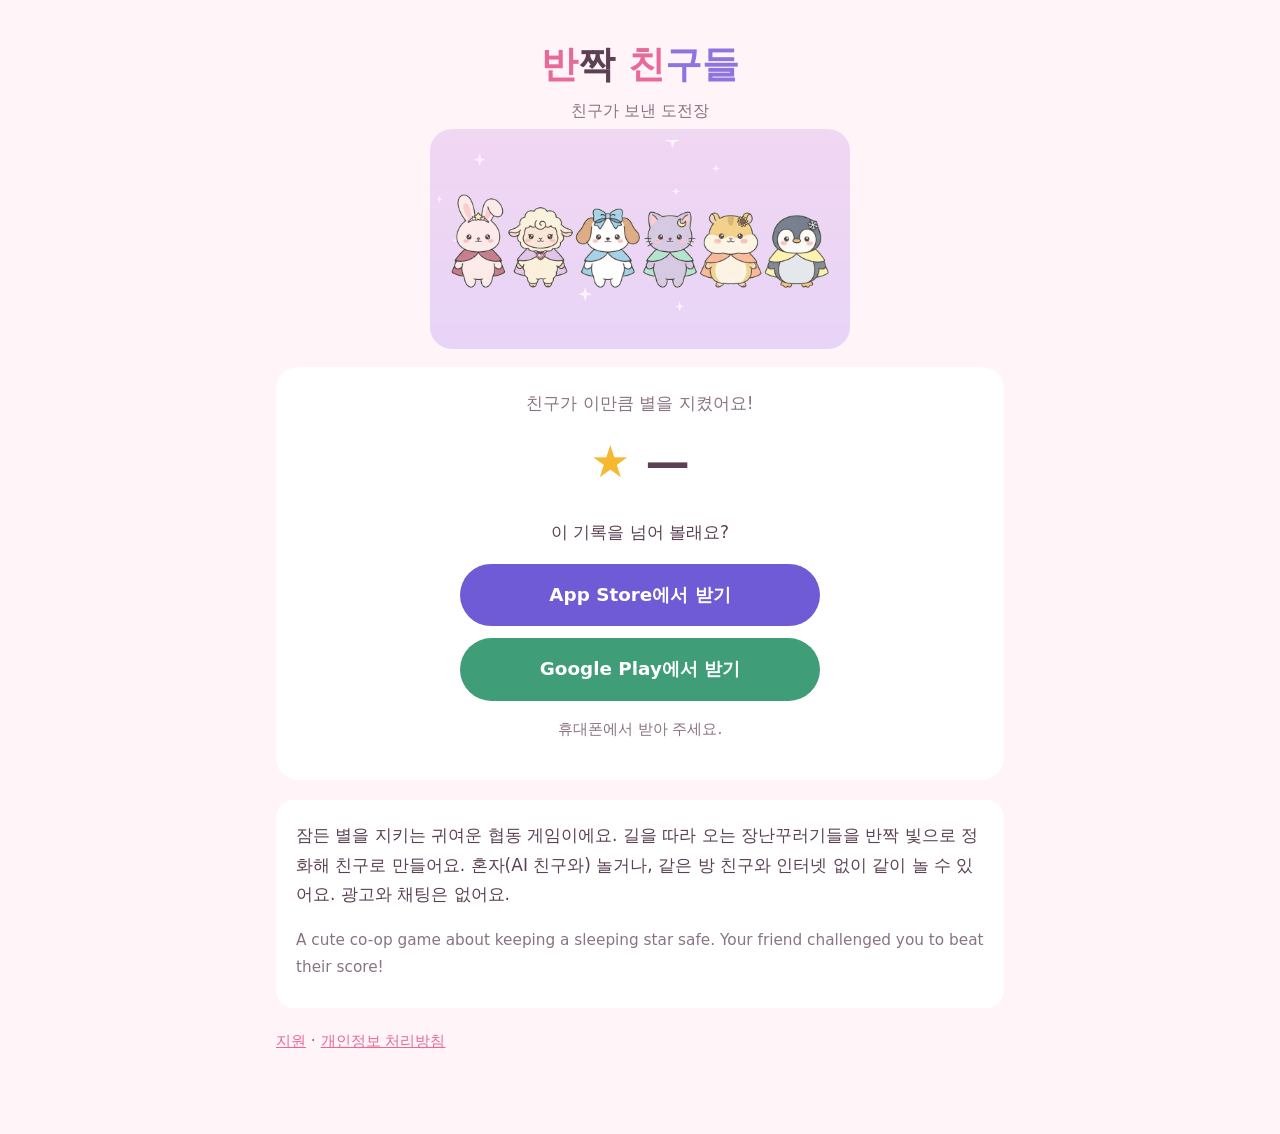
==== r/index.html @ 27805691 "Update support and privacy pages" ====
<!doctype html>
<html lang="ko">
<head>
<meta charset="utf-8">
<meta name="viewport" content="width=device-width, initial-scale=1">
<title>친구의 도전장 · 반짝 친구들</title>
<meta name="description" content="잠든 별을 지키는 귀여운 협동 게임, 반짝 친구들. 친구가 세운 기록에 도전해 보세요.">
<meta property="og:type" content="website">
<meta property="og:title" content="친구가 보낸 도전장! · 반짝 친구들">
<meta property="og:description" content="잠든 별을 지키는 귀여운 협동 게임. 친구 기록에 도전해 볼래요?">
<meta property="og:image" content="https://banchin.edureserve.com/img/og.png">
<meta property="og:image:width" content="1200">
<meta property="og:image:height" content="630">
<meta name="twitter:card" content="summary_large_image">
<link rel="stylesheet" href="../style.css">
<style>
  /* 자랑하기 링크 안내 페이지 — 앱이 있으면 앱으로(유니버설 링크·앱 링크가 먼저 가로챈다), 없으면 기기에 맞는 스토어로 */
  .hero { width: 100%; max-width: 420px; display: block; margin: 0 auto; border-radius: 22px; }
  .card { background: var(--card); border-radius: 22px; padding: 22px 20px; margin: 18px 0; text-align: center; }
  .score { font-size: 2.6em; font-weight: 800; margin: 4px 0; }
  .score .star { color: #f5b82e; }
  .sub { color: var(--muted); margin: 0; }
  .btn { display: block; margin: 12px auto; max-width: 360px; padding: 15px 18px; border-radius: 999px; color: #fff; font-weight: 700; text-decoration: none; font-size: 1.08em; }
  .btn.app { background: var(--pink); }
  .btn.ios { background: #6f5bd6; }
  .btn.android { background: #3f9d78; }
  .hide { display: none; }
  h1 { text-align: center; }
</style>
</head>
<body>
<main>
<h1><span class="b">반</span>짝 <span class="b">친</span><span class="r">구들</span><small>친구가 보낸 도전장</small></h1>
<img class="hero" src="../img/og.png" alt="반짝 친구들의 여섯 친구: 토끼, 양, 강아지, 고양이, 햄스터, 펭귄">

<div class="card">
  <p class="sub" id="lead">친구가 이만큼 별을 지켰어요!</p>
  <p class="score"><span class="star">★</span> <span id="score">—</span></p>
  <p class="sub" id="wave"></p>
  <p>이 기록을 넘어 볼래요?</p>
  <a class="btn app hide" id="open">앱에서 도전하기</a>
  <a class="btn ios hide" id="ios" href="https://apps.apple.com/kr/app/id6824316058">App Store에서 받기</a>
  <a class="btn android hide" id="android" href="https://play.google.com/store/apps/details?id=com.seungbin.banchin&amp;referrer=utm_source%3Dbrag%26utm_medium%3Dshare%26utm_campaign%3Drecord">Google Play에서 받기</a>
  <p class="muted" id="hint">앱이 있으면 "앱에서 도전하기", 없으면 스토어에서 받아 주세요.</p>
</div>

<section>
<p>잠든 별을 지키는 귀여운 협동 게임이에요. 길을 따라 오는 장난꾸러기들을 반짝 빛으로 정화해 친구로 만들어요. 혼자(AI 친구와) 놀거나, 같은 방 친구와 인터넷 없이 같이 놀 수 있어요. 광고와 채팅은 없어요.</p>
<p class="muted">A cute co-op game about keeping a sleeping star safe. Your friend challenged you to beat their score!</p>
</section>
<p class="muted"><a href="../">지원</a> · <a href="../privacy.html">개인정보 처리방침</a></p>
</main>
<script>
  // 링크의 숫자만 읽는다 (이름·기기 정보는 링크에 없다). 범위를 벗어나면 보여 주지 않는다.
  (function () {
    var q = new URLSearchParams(location.search);
    var s = parseInt(q.get("s") || "", 10);
    var w = parseInt(q.get("w") || "", 10);
    if (s >= 0 && s <= 9999999) document.getElementById("score").textContent = s.toLocaleString("ko-KR") + "점";
    if (w >= 1 && w <= 999) document.getElementById("wave").textContent = w + "웨이브까지";
    var ua = navigator.userAgent || "";
    var ios = /iPhone|iPad|iPod/.test(ua) || (/Macintosh/.test(ua) && navigator.maxTouchPoints > 1);
    var android = /Android/.test(ua);
    var play = document.getElementById("android").href;
    var query = location.search.replace(/^\?/, "");
    var open = document.getElementById("open");
    // 카카오톡 같은 앱 안 브라우저는 유니버설 링크·앱 링크로 앱을 열지 않는다 → 직접 연다
    if (ios) {
      open.href = "banchin://r?" + query;
      open.classList.remove("hide");
      document.getElementById("ios").classList.remove("hide");
    } else if (android) {
      open.href = "intent://r?" + query + "#Intent;scheme=banchin;package=com.seungbin.banchin;S.browser_fallback_url=" + encodeURIComponent(play) + ";end";
      open.classList.remove("hide");
      document.getElementById("android").classList.remove("hide");
    } else {
      document.getElementById("ios").classList.remove("hide");
      document.getElementById("android").classList.remove("hide");
      document.getElementById("hint").textContent = "휴대폰에서 받아 주세요.";
    }
  })();
</script>
</body>
</html>
---- style.css ----
:root { --ink: #5c4054; --paper: #fff4f8; --pink: #e86a9a; --lilac: #8f74e0; --muted: #8a7383; --card: #ffffff; }
@media (prefers-color-scheme: dark) { :root { --ink: #f3e6ee; --paper: #221a25; --pink: #ff9cc2; --lilac: #b9a6ff; --muted: #b8a6b4; --card: #2d2431; } }
* { box-sizing: border-box; }
body { margin: 0; background: var(--paper); color: var(--ink); font: 17px/1.75 "Apple SD Gothic Neo", "Noto Sans KR", system-ui, sans-serif; }
main { max-width: 760px; margin: 0 auto; padding: 32px 16px 64px; }
h1 { font-size: 2.2em; margin: 0 0 4px; }
h1 .b { color: var(--pink); }
h1 .r { color: var(--lilac); }
h1 small { display: block; font-size: .42em; color: var(--muted); font-weight: normal; }
h2 { border-top: 2px dotted var(--muted); padding-top: 20px; margin-top: 36px; }
section { background: var(--card); border-radius: 18px; padding: 4px 20px 12px; margin: 20px 0; }
a { color: var(--pink); }
nav { margin: 12px 0 24px; display: flex; gap: 14px; flex-wrap: wrap; }
.muted { color: var(--muted); font-size: .9em; }
ul { padding-left: 1.2em; }
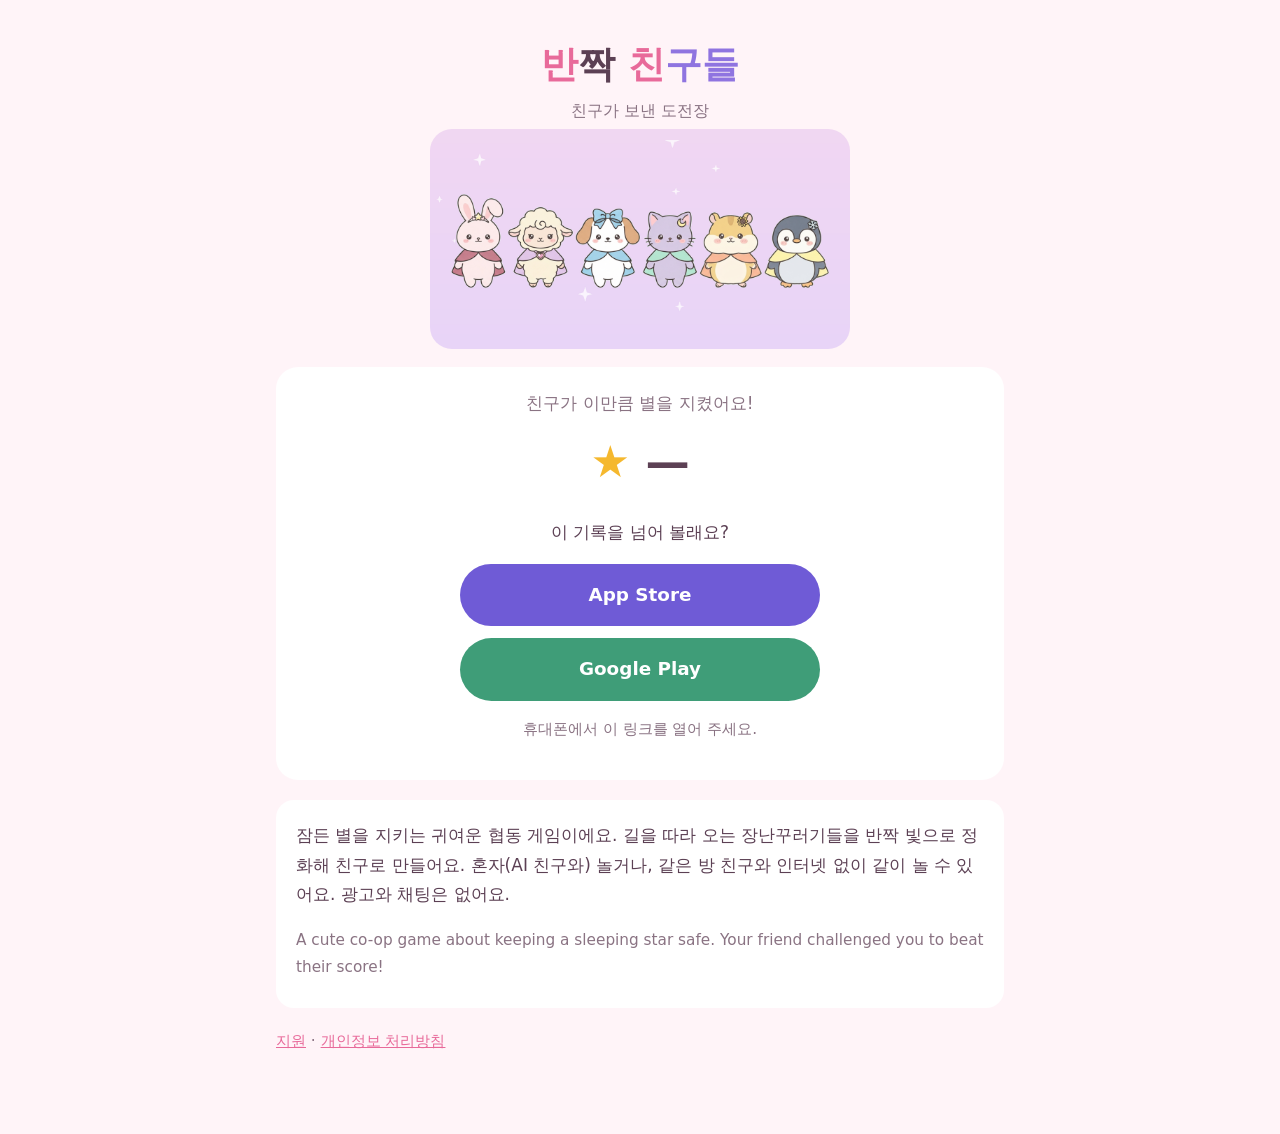
==== commit e65a1458: "Update support and privacy pages" ====
--- a/r/index.html
+++ b/r/index.html
@@ -38,10 +38,13 @@
   <p class="score"><span class="star">★</span> <span id="score">—</span></p>
   <p class="sub" id="wave"></p>
   <p>이 기록을 넘어 볼래요?</p>
-  <a class="btn app hide" id="open">앱에서 도전하기</a>
-  <a class="btn ios hide" id="ios" href="https://apps.apple.com/kr/app/id6824316058">App Store에서 받기</a>
-  <a class="btn android hide" id="android" href="https://play.google.com/store/apps/details?id=com.seungbin.banchin&amp;referrer=utm_source%3Dbrag%26utm_medium%3Dshare%26utm_campaign%3Drecord">Google Play에서 받기</a>
-  <p class="muted" id="hint">앱이 있으면 "앱에서 도전하기", 없으면 스토어에서 받아 주세요.</p>
+  <!-- 단추 하나: 앱이 있으면 앱으로, 없으면 이 기기의 스토어로 (아래 스크립트) -->
+  <a class="btn app" id="go" href="#">도전하기</a>
+  <p class="muted hide" id="have"><a id="have-link" href="#">앱이 이미 있다면 여기를 눌러요</a></p>
+  <!-- 컴퓨터에서 열었을 때만 -->
+  <a class="btn ios hide" id="ios" href="https://apps.apple.com/kr/app/id6824316058">App Store</a>
+  <a class="btn android hide" id="android" href="https://play.google.com/store/apps/details?id=com.seungbin.banchin&amp;referrer=utm_source%3Dbrag%26utm_medium%3Dshare%26utm_campaign%3Drecord">Google Play</a>
+  <p class="muted hide" id="pc">휴대폰에서 이 링크를 열어 주세요.</p>
 </div>
 
 <section>
@@ -58,25 +61,39 @@
     var w = parseInt(q.get("w") || "", 10);
     if (s >= 0 && s <= 9999999) document.getElementById("score").textContent = s.toLocaleString("ko-KR") + "점";
     if (w >= 1 && w <= 999) document.getElementById("wave").textContent = w + "웨이브까지";
+    // 기기는 브라우저가 알려 주는 User-Agent로 안다. 앱이 깔렸는지는 웹이 알 수 없다(iOS) → 앱을 먼저 열어 보고 안 되면 스토어로.
     var ua = navigator.userAgent || "";
     var ios = /iPhone|iPad|iPod/.test(ua) || (/Macintosh/.test(ua) && navigator.maxTouchPoints > 1);
     var android = /Android/.test(ua);
+    // 앱 안 브라우저(카카오톡·네이버·인스타그램·페이스북·라인·다음): 유니버설 링크로 앱을 열지 않는다
+    var inApp = /KAKAOTALK|NAVER\(inapp|Instagram|FBAN|FBAV|Line\/|DaumApps|everytimeApp/i.test(ua);
     var play = document.getElementById("android").href;
+    var appStore = document.getElementById("ios").href;
     var query = location.search.replace(/^\?/, "");
-    var open = document.getElementById("open");
-    // 카카오톡 같은 앱 안 브라우저는 유니버설 링크·앱 링크로 앱을 열지 않는다 → 직접 연다
-    if (ios) {
-      open.href = "banchin://r?" + query;
-      open.classList.remove("hide");
-      document.getElementById("ios").classList.remove("hide");
-    } else if (android) {
-      open.href = "intent://r?" + query + "#Intent;scheme=banchin;package=com.seungbin.banchin;S.browser_fallback_url=" + encodeURIComponent(play) + ";end";
-      open.classList.remove("hide");
-      document.getElementById("android").classList.remove("hide");
+    var scheme = "banchin://r?" + query;
+    var go = document.getElementById("go");
+    function tryApp() {
+      // 앱이 열리면 이 페이지가 가려진다 → 스토어로 가지 않는다
+      var timer = setTimeout(function () { if (!document.hidden) location.href = appStore; }, 1500);
+      document.addEventListener("visibilitychange", function () { if (document.hidden) clearTimeout(timer); });
+      location.href = scheme;
+    }
+    if (android) {
+      // 안드로이드: 앱이 있으면 앱, 없으면 browser_fallback_url(Play)로 — 인텐트 하나로 끝난다
+      go.href = "intent://r?" + query + "#Intent;scheme=banchin;package=com.seungbin.banchin;S.browser_fallback_url=" + encodeURIComponent(play) + ";end";
+    } else if (ios && inApp) {
+      go.addEventListener("click", function (e) { e.preventDefault(); tryApp(); });
+    } else if (ios) {
+      // 사파리: 앱이 있었다면 유니버설 링크가 이미 앱을 열었다 → 여기 있으면 거의 없는 것 → App Store
+      go.href = appStore;
+      var have = document.getElementById("have");
+      document.getElementById("have-link").href = scheme;
+      have.classList.remove("hide");
     } else {
+      go.classList.add("hide");
       document.getElementById("ios").classList.remove("hide");
       document.getElementById("android").classList.remove("hide");
-      document.getElementById("hint").textContent = "휴대폰에서 받아 주세요.";
+      document.getElementById("pc").classList.remove("hide");
     }
   })();
 </script>
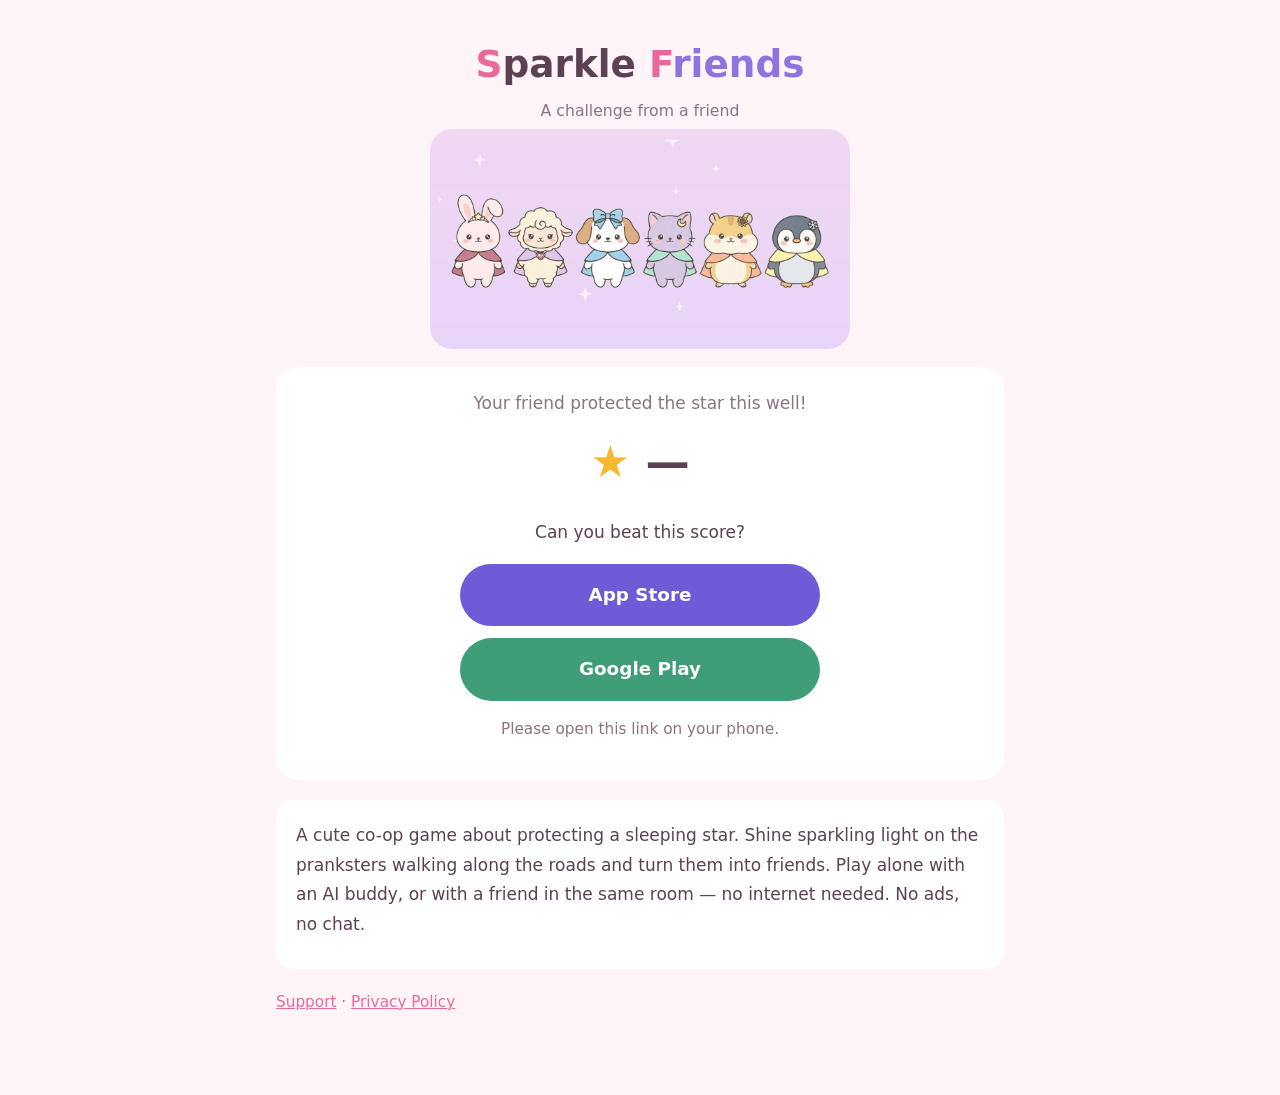
==== commit ff11fbb9: "Update support and privacy pages" ====
--- a/r/index.html
+++ b/r/index.html
@@ -30,37 +30,68 @@
 </head>
 <body>
 <main>
-<h1><span class="b">반</span>짝 <span class="b">친</span><span class="r">구들</span><small>친구가 보낸 도전장</small></h1>
-<img class="hero" src="../img/og.png" alt="반짝 친구들의 여섯 친구: 토끼, 양, 강아지, 고양이, 햄스터, 펭귄">
+<h1><span id="logo"><span class="b">반</span>짝 <span class="b">친</span><span class="r">구들</span></span><small id="sub">친구가 보낸 도전장</small></h1>
+<img class="hero" id="hero" src="../img/og.png" alt="반짝 친구들의 여섯 친구: 토끼, 양, 강아지, 고양이, 햄스터, 펭귄">
 
 <div class="card">
   <p class="sub" id="lead">친구가 이만큼 별을 지켰어요!</p>
   <p class="score"><span class="star">★</span> <span id="score">—</span></p>
   <p class="sub" id="wave"></p>
-  <p>이 기록을 넘어 볼래요?</p>
+  <p id="ask">이 기록을 넘어 볼래요?</p>
   <!-- 단추 하나: 앱이 있으면 앱으로, 없으면 이 기기의 스토어로 (아래 스크립트) -->
   <a class="btn app" id="go" href="#">도전하기</a>
   <p class="muted hide" id="have"><a id="have-link" href="#">앱이 이미 있다면 여기를 눌러요</a></p>
   <!-- 컴퓨터에서 열었을 때만 -->
-  <a class="btn ios hide" id="ios" href="https://apps.apple.com/kr/app/id6824316058">App Store</a>
+  <a class="btn ios hide" id="ios" href="https://apps.apple.com/app/id6824316058">App Store</a>
   <a class="btn android hide" id="android" href="https://play.google.com/store/apps/details?id=com.seungbin.banchin&amp;referrer=utm_source%3Dbrag%26utm_medium%3Dshare%26utm_campaign%3Drecord">Google Play</a>
   <p class="muted hide" id="pc">휴대폰에서 이 링크를 열어 주세요.</p>
 </div>
 
 <section>
-<p>잠든 별을 지키는 귀여운 협동 게임이에요. 길을 따라 오는 장난꾸러기들을 반짝 빛으로 정화해 친구로 만들어요. 혼자(AI 친구와) 놀거나, 같은 방 친구와 인터넷 없이 같이 놀 수 있어요. 광고와 채팅은 없어요.</p>
-<p class="muted">A cute co-op game about keeping a sleeping star safe. Your friend challenged you to beat their score!</p>
+<p id="about">잠든 별을 지키는 귀여운 협동 게임이에요. 길을 따라 오는 장난꾸러기들을 반짝 빛으로 정화해 친구로 만들어요. 혼자(AI 친구와) 놀거나, 같은 방 친구와 인터넷 없이 같이 놀 수 있어요. 광고와 채팅은 없어요.</p>
+<p class="muted" id="about-en">A cute co-op game about keeping a sleeping star safe. Your friend challenged you to beat their score!</p>
 </section>
-<p class="muted"><a href="../">지원</a> · <a href="../privacy.html">개인정보 처리방침</a></p>
+<p class="muted"><a href="../" id="support">지원</a> · <a href="../privacy.html" id="privacy">개인정보 처리방침</a></p>
 </main>
 <script>
   // 링크의 숫자만 읽는다 (이름·기기 정보는 링크에 없다). 범위를 벗어나면 보여 주지 않는다.
   (function () {
+    // 글은 브라우저 언어로 (게임과 같은 넷: 한국어·영어·일본어·번체, 그 밖은 영어). HTML 기본은 한국어
+    var nav = (navigator.language || "ko").toLowerCase();
+    var lang = /^ko/.test(nav) ? "ko" : /^ja/.test(nav) ? "ja" : /^zh/.test(nav) ? "zh" : "en";
+    var T = {
+      ko: { locale: "ko-KR", pts: "{n}점", wave: "{w}웨이브까지" },
+      en: { locale: "en-US", title: "A friend's challenge · Sparkle Friends", logo: '<span class="b">S</span>parkle <span class="b">F</span><span class="r">riends</span>',
+            sub: "A challenge from a friend", lead: "Your friend protected the star this well!", pts: "{n} pts", wave: "Up to wave {w}",
+            ask: "Can you beat this score?", go: "Take the challenge", have: "Already have the app? Tap here", pc: "Please open this link on your phone.",
+            about: "A cute co-op game about protecting a sleeping star. Shine sparkling light on the pranksters walking along the roads and turn them into friends. Play alone with an AI buddy, or with a friend in the same room — no internet needed. No ads, no chat.",
+            support: "Support", privacy: "Privacy Policy", alt: "The six Sparkle Friends: bunny, lamb, puppy, kitty, hamster and penguin" },
+      ja: { locale: "ja-JP", title: "ちょうせんじょう · キラキラともだち", logo: '<span class="b">キラ</span>キラ<span class="b">とも</span><span class="r">だち</span>',
+            sub: "ともだちからの ちょうせんじょう", lead: "ともだちが ここまで ほしを まもったよ！", pts: "{n}てん", wave: "{w}ウェーブまで",
+            ask: "この きろくを こえられるかな？", go: "ちょうせんする", have: "アプリが もう ある ときは ここを おしてね", pc: "スマホで このリンクを ひらいてね。",
+            about: "眠っている星を守る、かわいい協力ゲームです。道を歩いてくるいたずらっこたちをキラキラの光で照らして、ともだちにします。ひとりで(AIのともだちと)遊ぶことも、同じ部屋の友だちとインターネットなしで一緒に遊ぶこともできます。広告やチャットはありません。",
+            support: "サポート", privacy: "プライバシーポリシー", alt: "キラキラともだちの 6にん: うさぎ、ひつじ、いぬ、ねこ、ハムスター、ペンギン" },
+      zh: { locale: "zh-TW", title: "朋友的挑戰書 · 閃亮好朋友", logo: '<span class="b">閃</span>亮好朋<span class="b">友</span>',
+            sub: "朋友寄來的挑戰書", lead: "朋友守護了這麼久的星星！", pts: "{n}分", wave: "到第{w}波",
+            ask: "能超越這個紀錄嗎？", go: "接受挑戰", have: "已經有 App 了嗎？請點這裡", pc: "請用手機打開這個連結。",
+            about: "守護沉睡星星的可愛合作遊戲。用閃亮的光照亮沿著道路走來的搗蛋鬼，把他們變成好朋友。可以自己玩（和 AI 朋友一起），也可以和同一個房間的朋友不用網路一起玩。沒有廣告，也沒有聊天。",
+            support: "支援", privacy: "隱私權政策", alt: "閃亮好朋友的六位朋友：兔子、綿羊、小狗、小貓、倉鼠和企鵝" }
+    }[lang];
+    if (lang !== "ko") {
+      document.documentElement.lang = lang === "zh" ? "zh-Hant" : lang;
+      document.title = T.title;
+      document.getElementById("logo").innerHTML = T.logo; // 고정 글만 (링크의 값은 넣지 않는다)
+      ["sub", "lead", "ask", "go", "have-link", "pc", "about", "support", "privacy"].forEach(function (id) {
+        document.getElementById(id).textContent = T[id === "have-link" ? "have" : id];
+      });
+      document.getElementById("hero").alt = T.alt;
+      document.getElementById("about-en").classList.add("hide");
+    }
     var q = new URLSearchParams(location.search);
     var s = parseInt(q.get("s") || "", 10);
     var w = parseInt(q.get("w") || "", 10);
-    if (s >= 0 && s <= 9999999) document.getElementById("score").textContent = s.toLocaleString("ko-KR") + "점";
-    if (w >= 1 && w <= 999) document.getElementById("wave").textContent = w + "웨이브까지";
+    if (s >= 0 && s <= 9999999) document.getElementById("score").textContent = T.pts.replace("{n}", s.toLocaleString(T.locale));
+    if (w >= 1 && w <= 999) document.getElementById("wave").textContent = T.wave.replace("{w}", w);
     // 기기는 브라우저가 알려 주는 User-Agent로 안다. 앱이 깔렸는지는 웹이 알 수 없다(iOS) → 앱을 먼저 열어 보고 안 되면 스토어로.
     var ua = navigator.userAgent || "";
     var ios = /iPhone|iPad|iPod/.test(ua) || (/Macintosh/.test(ua) && navigator.maxTouchPoints > 1);
